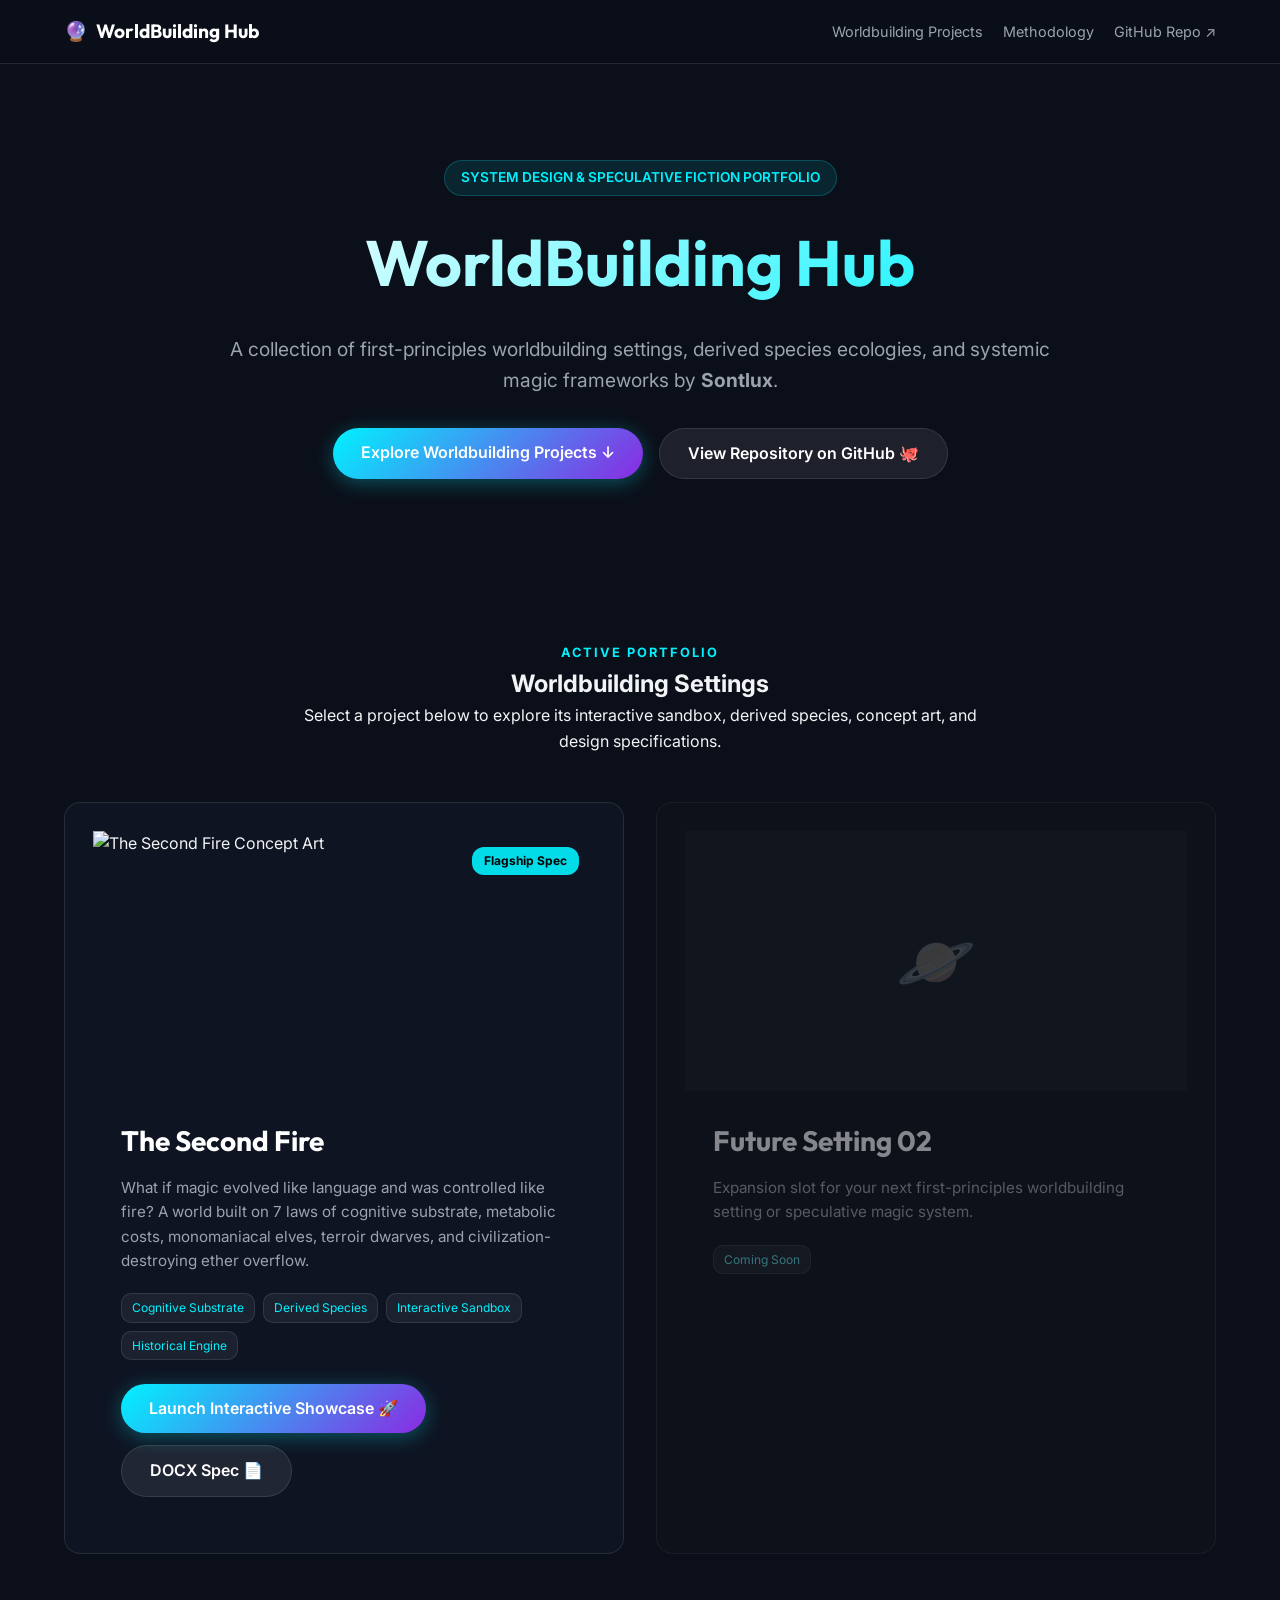
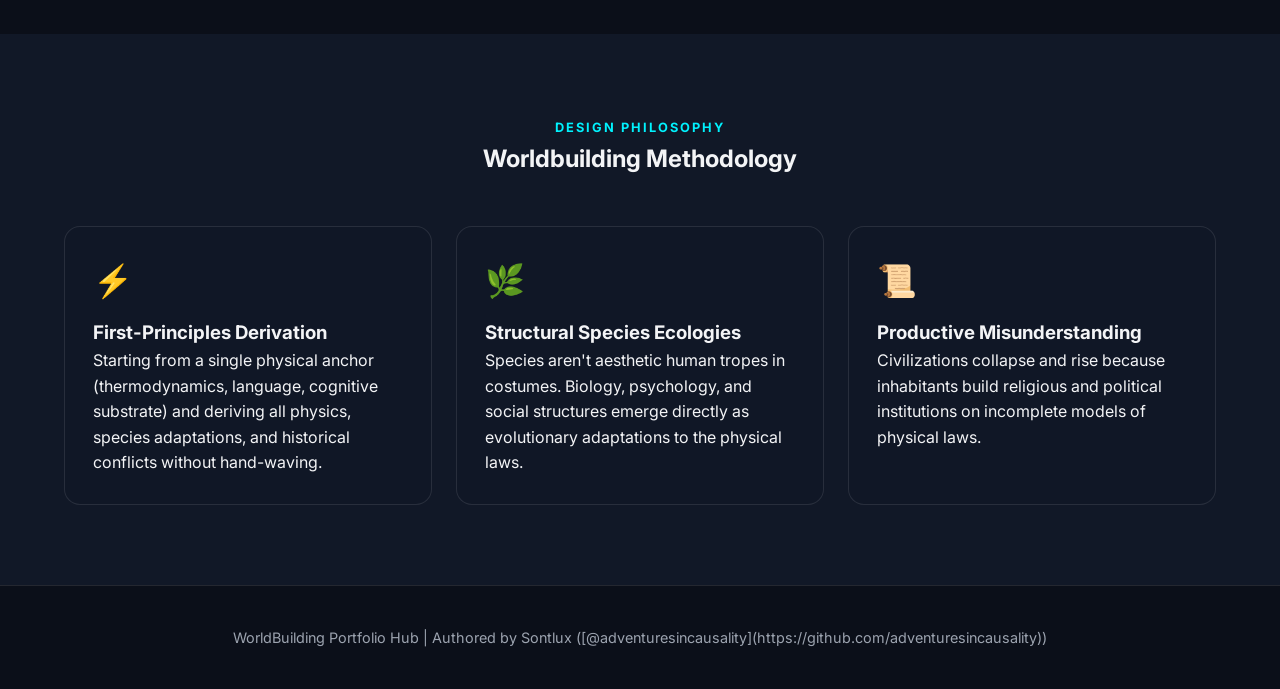
==== index.html @ ffd34982 "Intialize WorldBuilding repository hub with The Second Fire showcase" ====
<!DOCTYPE html>
<html lang="en">
<head>
    <meta charset="UTF-8">
    <meta name="viewport" content="width=device-width, initial-scale=1.0">
    <title>WorldBuilding Portfolio Hub | Sontlux</title>
    <meta name="description" content="Central portfolio repository for Sontlux's first-principles worldbuilding, magic systems, and speculative fiction settings.">
    <link rel="preconnect" href="https://fonts.googleapis.com">
    <link rel="preconnect" href="https://fonts.gstatic.com" crossorigin>
    <link href="https://fonts.googleapis.com/css2?family=Inter:wght@300;400;500;600;700&family=Outfit:wght@400;600;700;800&display=swap" rel="stylesheet">
    <link rel="stylesheet" href="styles.css">
</head>
<body class="dark-theme">
    <nav class="navbar">
        <div class="nav-container">
            <a href="index.html" class="nav-logo">
                <span class="logo-icon">🔮</span>
                <span class="logo-text">WorldBuilding Hub</span>
            </a>
            <ul class="nav-links">
                <li><a href="#projects">Worldbuilding Projects</a></li>
                <li><a href="#methodology">Methodology</a></li>
                <li><a href="https://github.com/adventuresincausality/World_Building" target="_blank">GitHub Repo ↗</a></li>
            </ul>
        </div>
    </nav>

    <main>
        <section class="hero-section">
            <div class="hero-content text-center">
                <div class="hero-tag">System Design & Speculative Fiction Portfolio</div>
                <h1 class="hero-title">WorldBuilding Hub</h1>
                <p class="hero-subtitle">
                    A collection of first-principles worldbuilding settings, derived species ecologies, and systemic magic frameworks by <strong>Sontlux</strong>.
                </p>
                <div class="hero-actions">
                    <a href="#projects" class="btn btn-primary">Explore Worldbuilding Projects ↓</a>
                    <a href="https://github.com/adventuresincausality/World_Building" target="_blank" class="btn btn-secondary">View Repository on GitHub 🐙</a>
                </div>
            </div>
        </section>

        <section id="projects" class="section">
            <div class="container">
                <div class="section-header">
                    <span class="section-subtitle">ACTIVE PORTFOLIO</span>
                    <h2>Worldbuilding Settings</h2>
                    <p class="section-desc">Select a project below to explore its interactive sandbox, derived species, concept art, and design specifications.</p>
                </div>

                <div class="projects-grid">
                    <!-- Project 1: The Second Fire -->
                    <div class="project-card glass-card">
                        <div class="project-img-wrapper">
                            <img src="C:/Users/adven/.gemini/antigravity/brain/796a590e-9b4f-4f6d-92c0-e462bbb35b74/second_fire_hero_1784848595653.jpg" alt="The Second Fire Concept Art" class="project-img">
                            <span class="project-badge">Flagship Spec</span>
                        </div>
                        <div class="project-body">
                            <h3>The Second Fire</h3>
                            <p class="project-summary">
                                What if magic evolved like language and was controlled like fire? A world built on 7 laws of cognitive substrate, metabolic costs, monomaniacal elves, terroir dwarves, and civilization-destroying ether overflow.
                            </p>
                            
                            <div class="project-tags">
                                <span class="tag">Cognitive Substrate</span>
                                <span class="tag">Derived Species</span>
                                <span class="tag">Interactive Sandbox</span>
                                <span class="tag">Historical Engine</span>
                            </div>

                            <div class="project-actions">
                                <a href="projects/the-second-fire/index.html" class="btn btn-primary">Launch Interactive Showcase 🚀</a>
                                <a href="projects/the-second-fire/The Second Fire - World & System Design.docx" class="btn btn-secondary" download>DOCX Spec 📄</a>
                            </div>
                        </div>
                    </div>

                    <!-- Placeholder Project Slot 2 -->
                    <div class="project-card glass-card disabled-card">
                        <div class="project-img-wrapper placeholder-img">
                            <div class="placeholder-icon">🪐</div>
                        </div>
                        <div class="project-body">
                            <h3>Future Setting 02</h3>
                            <p class="project-summary">
                                Expansion slot for your next first-principles worldbuilding setting or speculative magic system.
                            </p>
                            <div class="project-tags">
                                <span class="tag">Coming Soon</span>
                            </div>
                        </div>
                    </div>
                </div>
            </div>
        </section>

        <section id="methodology" class="section bg-alt">
            <div class="container">
                <div class="section-header">
                    <span class="section-subtitle">DESIGN PHILOSOPHY</span>
                    <h2>Worldbuilding Methodology</h2>
                </div>

                <div class="grid grid-3">
                    <div class="glass-card">
                        <div class="card-icon">⚡</div>
                        <h3>First-Principles Derivation</h3>
                        <p>Starting from a single physical anchor (thermodynamics, language, cognitive substrate) and deriving all physics, species adaptations, and historical conflicts without hand-waving.</p>
                    </div>

                    <div class="glass-card">
                        <div class="card-icon">🌿</div>
                        <h3>Structural Species Ecologies</h3>
                        <p>Species aren't aesthetic human tropes in costumes. Biology, psychology, and social structures emerge directly as evolutionary adaptations to the physical laws.</p>
                    </div>

                    <div class="glass-card">
                        <div class="card-icon">📜</div>
                        <h3>Productive Misunderstanding</h3>
                        <p>Civilizations collapse and rise because inhabitants build religious and political institutions on incomplete models of physical laws.</p>
                    </div>
                </div>
            </div>
        </section>
    </main>

    <footer class="footer">
        <div class="container text-center">
            <p>WorldBuilding Portfolio Hub | Authored by Sontlux ([@adventuresincausality](https://github.com/adventuresincausality))</p>
        </div>
    </footer>
</body>
</html>
---- styles.css ----
/* Master Hub Stylesheet for WorldBuilding Portfolio */
:root {
    --bg-dark: #0B0F19;
    --bg-alt: #111827;
    --card-bg: rgba(17, 24, 39, 0.7);
    --card-border: rgba(255, 255, 255, 0.1);
    --primary-cyan: #00F2FE;
    --primary-violet: #8A2BE2;
    --text-main: #F3F4F6;
    --text-muted: #9CA3AF;
    --font-heading: 'Outfit', sans-serif;
    --font-body: 'Inter', sans-serif;
    --transition: all 0.3s ease;
}

* { margin: 0; padding: 0; box-sizing: border-box; }
body { background: var(--bg-dark); color: var(--text-main); font-family: var(--font-body); line-height: 1.6; }
.container { max-width: 1200px; margin: 0 auto; padding: 0 24px; }
.text-center { text-align: center; }

/* Nav */
.navbar { position: fixed; top: 0; width: 100%; z-index: 100; background: rgba(11, 15, 25, 0.9); backdrop-filter: blur(10px); border-bottom: 1px solid var(--card-border); padding: 16px 0; }
.nav-container { max-width: 1200px; margin: 0 auto; padding: 0 24px; display: flex; justify-content: space-between; align-items: center; }
.nav-logo { display: flex; align-items: center; gap: 8px; color: #FFF; font-family: var(--font-heading); font-weight: 700; font-size: 1.2rem; text-decoration: none; }
.nav-links { display: flex; list-style: none; gap: 20px; }
.nav-links a { color: var(--text-muted); text-decoration: none; font-size: 0.9rem; transition: var(--transition); }
.nav-links a:hover { color: var(--primary-cyan); }

/* Hero */
.hero-section { padding: 160px 24px 80px; max-width: 900px; margin: 0 auto; }
.hero-tag { display: inline-block; color: var(--primary-cyan); font-size: 0.85rem; font-weight: 600; text-transform: uppercase; background: rgba(0, 242, 254, 0.1); padding: 6px 16px; border-radius: 20px; margin-bottom: 16px; border: 1px solid rgba(0, 242, 254, 0.2); }
.hero-title { font-family: var(--font-heading); font-size: 4rem; margin-bottom: 20px; background: linear-gradient(135deg, #FFF, var(--primary-cyan)); -webkit-background-clip: text; -webkit-text-fill-color: transparent; }
.hero-subtitle { font-size: 1.2rem; color: var(--text-muted); margin-bottom: 32px; }
.hero-actions { display: flex; gap: 16px; justify-content: center; }

/* Buttons */
.btn { display: inline-block; padding: 12px 28px; border-radius: 30px; font-weight: 600; text-decoration: none; transition: var(--transition); }
.btn-primary { background: linear-gradient(135deg, var(--primary-cyan), var(--primary-violet)); color: #FFF; box-shadow: 0 4px 20px rgba(0, 242, 254, 0.3); }
.btn-primary:hover { transform: translateY(-2px); box-shadow: 0 6px 28px rgba(0, 242, 254, 0.5); }
.btn-secondary { background: rgba(255, 255, 255, 0.08); color: #FFF; border: 1px solid var(--card-border); }
.btn-secondary:hover { background: rgba(255, 255, 255, 0.15); transform: translateY(-2px); }

/* Section */
.section { padding: 80px 0; }
.bg-alt { background: var(--bg-alt); }
.section-header { text-align: center; max-width: 700px; margin: 0 auto 48px; }
.section-subtitle { color: var(--primary-cyan); font-size: 0.8rem; font-weight: 700; letter-spacing: 2px; text-transform: uppercase; }

/* Projects Grid */
.projects-grid { display: grid; grid-template-columns: repeat(auto-fit, minmax(450px, 1fr)); gap: 32px; }
.project-card { background: var(--card-bg); border: 1px solid var(--card-border); border-radius: 16px; overflow: hidden; transition: var(--transition); }
.project-card:hover { border-color: rgba(0, 242, 254, 0.4); transform: translateY(-4px); }
.project-img-wrapper { position: relative; height: 260px; }
.project-img { width: 100%; height: 100%; object-fit: cover; }
.project-badge { position: absolute; top: 16px; right: 16px; background: rgba(0, 242, 254, 0.9); color: #000; font-size: 0.75rem; font-weight: 700; padding: 4px 12px; border-radius: 12px; }
.project-body { padding: 28px; }
.project-body h3 { font-family: var(--font-heading); font-size: 1.75rem; margin-bottom: 12px; color: #FFF; }
.project-summary { color: var(--text-muted); font-size: 0.95rem; margin-bottom: 20px; }
.project-tags { display: flex; gap: 8px; flex-wrap: wrap; margin-bottom: 24px; }
.tag { font-size: 0.75rem; background: rgba(255, 255, 255, 0.06); border: 1px solid var(--card-border); padding: 4px 10px; border-radius: 10px; color: var(--primary-cyan); }
.project-actions { display: flex; gap: 12px; flex-wrap: wrap; }

.placeholder-img { background: rgba(255, 255, 255, 0.03); display: flex; align-items: center; justify-content: center; }
.placeholder-icon { font-size: 4rem; opacity: 0.4; }
.disabled-card { opacity: 0.5; filter: grayscale(0.5); }

.grid { display: grid; gap: 24px; }
.grid-3 { grid-template-columns: repeat(3, 1fr); }
.glass-card { background: var(--card-bg); border: 1px solid var(--card-border); border-radius: 16px; padding: 28px; }
.card-icon { font-size: 2rem; margin-bottom: 12px; }
.footer { padding: 40px 0; border-top: 1px solid var(--card-border); color: var(--text-muted); font-size: 0.9rem; }

@media (max-width: 800px) {
    .projects-grid, .grid-3 { grid-template-columns: 1fr; }
    .hero-title { font-size: 2.75rem; }
}
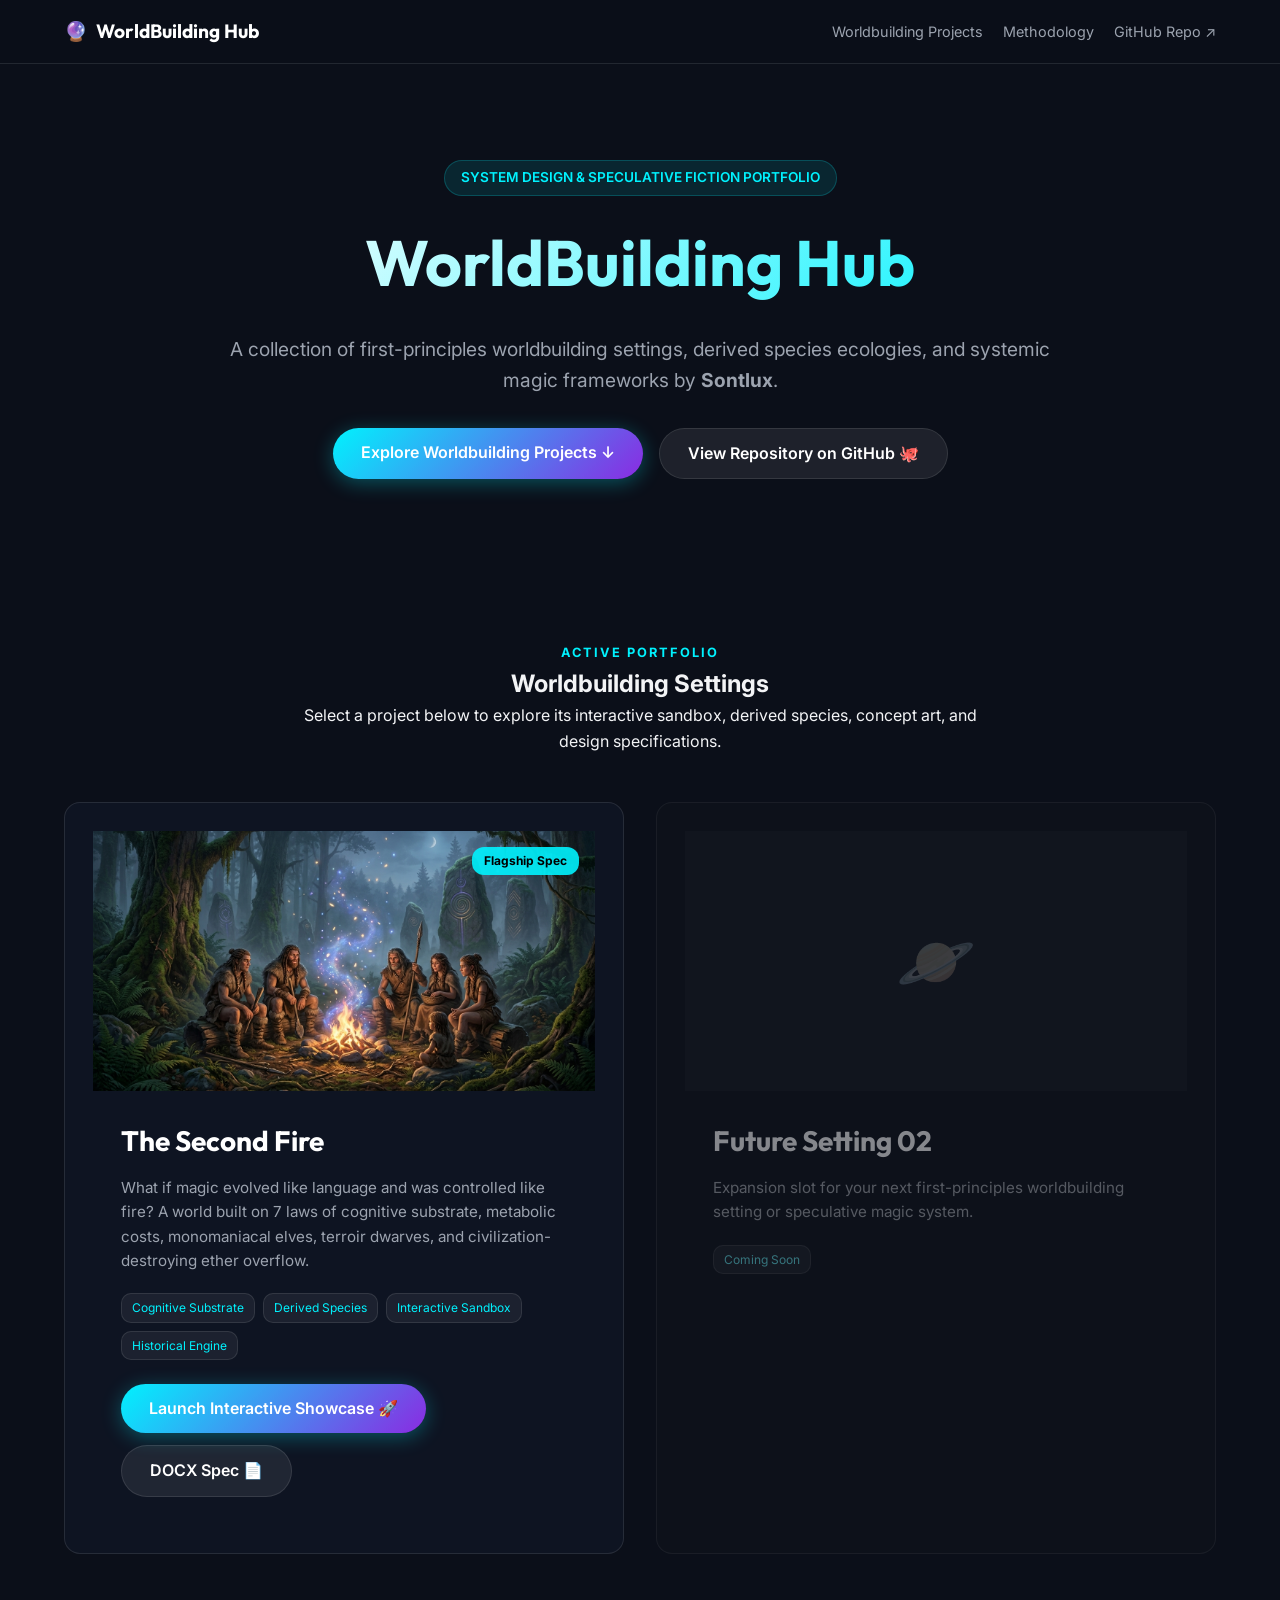
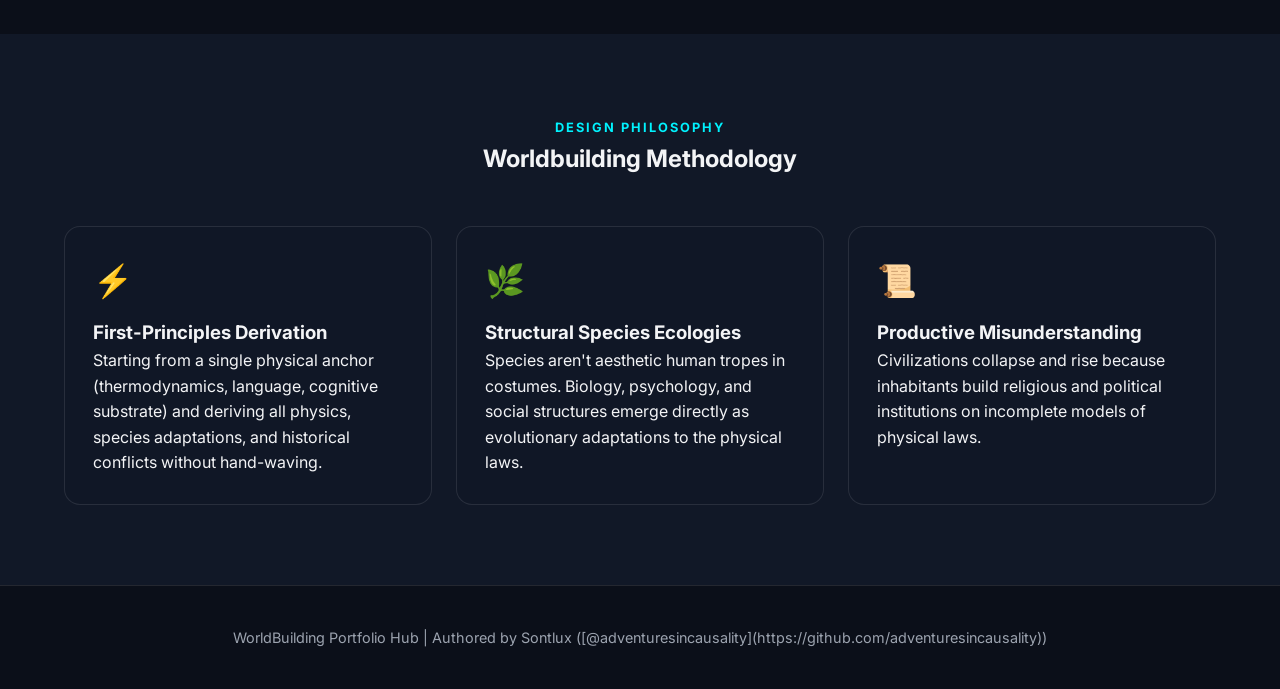
==== commit 2996aec3: "Add concept art image assets and update relative paths" ====
--- a/index.html
+++ b/index.html
@@ -52,7 +52,7 @@
                     <!-- Project 1: The Second Fire -->
                     <div class="project-card glass-card">
                         <div class="project-img-wrapper">
-                            <img src="C:/Users/adven/.gemini/antigravity/brain/796a590e-9b4f-4f6d-92c0-e462bbb35b74/second_fire_hero_1784848595653.jpg" alt="The Second Fire Concept Art" class="project-img">
+                            <img src="assets/images/second_fire_hero.jpg" alt="The Second Fire Concept Art" class="project-img">
                             <span class="project-badge">Flagship Spec</span>
                         </div>
                         <div class="project-body">
